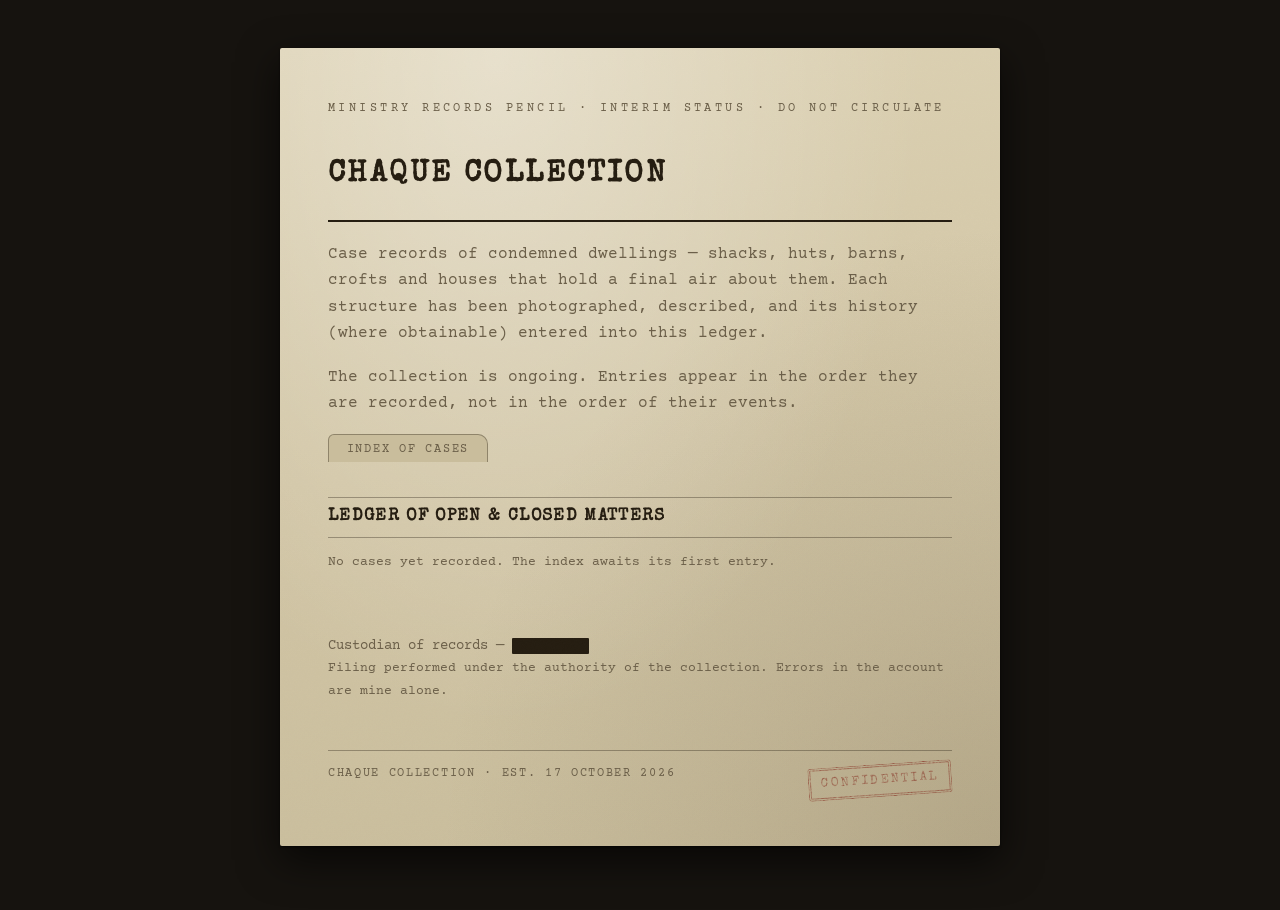
==== index.html @ 19aacf52 "Fresh start. Scaffold only: index, 404, case template, stylesheet, empty ledger. All prior content a" ====
<!DOCTYPE html>
<html lang="en-GB">
<head>
<meta charset="utf-8">
<meta name="viewport" content="width=device-width, initial-scale=1">
<title>The Ground Book — Chaque Collection</title>
<meta name="description" content="Case records of condemned dwellings. Collected, noted, and quietly filed.">
<link rel="stylesheet" href="/style.css?v=5">
</head>
<body>
<div class="sheet">

  <p class="kicker">Ministry records pencil · interim status · do not circulate</p>
  <h1>Chaque Collection</h1>
  <div class="rule"></div>
  <p class="muted">Case records of condemned dwellings — shacks, huts, barns, crofts and
  houses that hold a final air about them. Each structure has been photographed,
  described, and its history (where obtainable) entered into this ledger.</p>
  <p class="muted">The collection is ongoing. Entries appear in the order they are
  recorded, not in the order of their events.</p>

  <div class="folder-tab">Index of cases</div>
  <h2>Ledger of open &amp; closed matters</h2>

  <div id="cases">
    <p class="muted small" id="no-cases">No cases yet recorded. The index awaits its first entry.</p>
  </div>

  <p class="sig">
    <span class="line"></span><br>
    Custodian of records — <span class="redact">REDACTED</span><br>
    <span class="small muted">Filing performed under the authority of the collection. Errors
    in the account are mine alone.</span>
  </p>

  <div class="colophon">
    <span>Chaque Collection · est. 17 October 2026</span>
    <span><span class="stamp small-stamp">Confidential</span></span>
  </div>

</div>

<script>
/* Index of cases served from a tiny registry file so the page stays
   fully static (no build step; GitHub Pages serves it as-is). */
fetch('/cases.json')
  .then(function (r) { if (!r.ok) throw r; return r.json(); })
  .then(function (cases) {
    if (!cases.length) return;
    document.getElementById('no-cases').remove();
    var ul = document.createElement('ul');
    ul.className = 'index-list';
    cases.slice().reverse().forEach(function (c) {
      var li = document.createElement('li');
      var aImg = document.createElement('a');
      aImg.href = '/cases/' + c.slug + '.html';
      aImg.className = 'thumb-link';
      var img = document.createElement('img');
      img.className = 'thumb';
      img.loading = 'lazy';
      img.src = '/photos/' + c.slug + '.jpg';
      img.alt = '';
      aImg.appendChild(img);
      li.appendChild(aImg);
      var meta = document.createElement('div');
      meta.className = 'case-meta';
      var line1 = document.createElement('p');
      line1.className = 'fno';
      line1.style.margin = '0';
      var a = document.createElement('a');
      a.href = '/cases/' + c.slug + '.html';
      a.textContent = c.id + ' - ' + c.title;
      line1.appendChild(a);
      meta.appendChild(line1);
      var loc = document.createElement('span');
      loc.className = 'floc';
      loc.textContent = (c.location || '').toUpperCase();
      meta.appendChild(loc);
      li.appendChild(meta);
      ul.appendChild(li);
    });
    document.getElementById('cases').appendChild(ul);
  })
  .catch(function () { /* leave the "no cases" note in place */ });
</script>
</body>
</html>
---- style.css ----
/* murderchaque.com — records-office aesthetic
   Aged case files. Typewriter ink. Manila folders. One red stamp. */

@import url('https://fonts.googleapis.com/css2?family=Courier+Prime:ital,wght@0,400;0,700;1,400&family=Special+Elite&display=swap');

:root {
  --desk: #16130f;
  --paper: #d8cdaf;
  --paper-dark: #c9bd9c;
  --ink: #241c10;
  --ink-faded: #6b5f49;
  --stamp: #7e1f14;
  --tape: rgba(194, 181, 149, 0.55);
  --rule: rgba(36, 28, 16, 0.35);
}

* { box-sizing: border-box; }

html, body {
  margin: 0; padding: 0;
  background: var(--desk);
  color: var(--ink);
}

body {
  font-family: 'Courier Prime', 'Courier New', monospace;
  font-size: 16px;
  line-height: 1.65;
  padding: 3rem 1rem 4rem;
  display: flex;
  justify-content: center;
}

/* ---- the paper sheet ---- */
.sheet {
  position: relative;
  width: 100%;
  max-width: 720px;
  background:
    radial-gradient(ellipse at 30% 0%, rgba(255,255,255,0.35), transparent 60%),
    radial-gradient(ellipse at 100% 100%, rgba(80,64,40,0.18), transparent 55%),
    linear-gradient(174deg, #ddd2b4 0%, #d2c6a6 50%, #c9bd9c 100%);
  border-radius: 2px;
  box-shadow:
    0 1px 2px rgba(0,0,0,0.55),
    0 14px 40px rgba(0,0,0,0.65);
  padding: 3.2rem 3rem 3rem;
}

.sheet::before {           /* soft paper grain */
  content: "";
  position: absolute; inset: 0;
  border-radius: 2px;
  pointer-events: none;
  opacity: 0.5;
  background-image: url("data:image/svg+xml;utf8,<svg xmlns='http://www.w3.org/2000/svg' width='140' height='140'><filter id='n'><feTurbulence type='fractalNoise' baseFrequency='0.9' numOctaves='2' stitchTiles='stitch'/><feColorMatrix values='0 0 0 0 0.45 0 0 0 0 0.40 0 0 0 0 0.30 0 0 0 0.06 0'/></filter><rect width='100%25' height='100%25' filter='url(%23n)'/></svg>");
}

/* ---- type ---- */
h1, h2, h3, .stamped {
  font-family: 'Special Elite', 'Courier New', monospace;
  letter-spacing: 0.08em;
}

h1 {
  font-size: 1.9rem;
  margin: 0 0 0.2rem;
  text-transform: uppercase;
}

h2 {
  font-size: 1.05rem;
  text-transform: uppercase;
  border-top: 1px solid var(--rule);
  border-bottom: 1px solid var(--rule);
  padding: 0.35rem 0;
  margin: 2.2rem 0 0.9rem;
}

.kicker {
  text-transform: uppercase;
  letter-spacing: 0.3em;
  font-size: 0.72rem;
  color: var(--ink-faded);
  margin: 0 0 2rem;
}

.rule { border-top: 2px solid var(--ink); margin: 1.2rem 0; }
.rule.thin { border-top: 1px solid var(--rule); }

p { margin: 0 0 1.1rem; }
p.hang { padding-left: 1.5rem; text-indent: -1.5rem; }

a { color: var(--ink); text-decoration-style: dotted; text-underline-offset: 3px; }
a:hover { color: var(--stamp); }

.muted { color: var(--ink-faded); }
.small { font-size: 0.82rem; }
.mono-up { text-transform: uppercase; letter-spacing: 0.15em; }

/* ---- rubber stamp ---- */
.stamp {
  display: inline-block;
  font-family: 'Special Elite', monospace;
  color: var(--stamp);
  border: 3px double var(--stamp);
  padding: 0.35rem 1rem;
  text-transform: uppercase;
  letter-spacing: 0.18em;
  font-size: 1rem;
  transform: rotate(-4deg);
  opacity: 0.85;
  border-radius: 3px;
  mask-image: url("data:image/svg+xml;utf8,<svg xmlns='http://www.w3.org/2000/svg' width='120' height='120'><filter id='w'><feTurbulence type='fractalNoise' baseFrequency='0.5' numOctaves='3' stitchTiles='stitch'/><feColorMatrix values='0 0 0 0 1 0 0 0 0 1 0 0 0 0 1 0 0 0 0.93 0'/></filter><rect width='100%25' height='100%25' filter='url(%23w)'/></svg>");
  -webkit-mask-image: url("data:image/svg+xml;utf8,<svg xmlns='http://www.w3.org/2000/svg' width='120' height='120'><filter id='w'><feTurbulence type='fractalNoise' baseFrequency='0.5' numOctaves='3' stitchTiles='stitch'/><feColorMatrix values='0 0 0 0 1 0 0 0 0 1 0 0 0 0 1 0 0 0 0.93 0'/></filter><rect width='100%25' height='100%25' filter='url(%23w)'/></svg>");
}

.stamp.small-stamp { font-size: 0.8rem; padding: 0.2rem 0.6rem; }

/* ---- photograph plate ---- */
.plate {
  position: relative;
  margin: 1.6rem auto 0.4rem;
  max-width: 100%;
  background: #efe8d6;
  padding: 0.8rem 0.8rem 2.6rem;
  box-shadow: 0 2px 10px rgba(20, 14, 6, 0.5), 0 12px 28px rgba(20, 14, 6, 0.35);
  transform: rotate(-0.7deg);
}

.plate img {
  display: block;
  width: 100%;
  height: auto;
  /* photos render exactly as originally edited — no filters */
}

/* corner tape */
.plate .tape {
  position: absolute;
  width: 92px; height: 26px;
  background: var(--tape);
  box-shadow: 0 1px 3px rgba(0,0,0,0.25);
  backdrop-filter: blur(1px);
}
.tape.tl { top: -10px; left: -22px; transform: rotate(-42deg); }
.tape.tr { top: -10px; right: -22px; transform: rotate(42deg); }

.plate .caption {
  position: absolute;
  left: 0.8rem; right: 0.8rem; bottom: 0.5rem;
  font-size: 0.78rem;
  letter-spacing: 0.12em;
  text-transform: uppercase;
  color: var(--ink-faded);
  white-space: nowrap;
  overflow: hidden;
  text-overflow: ellipsis;
}

.plate.third { max-width: 66%; }
.plate.half  { max-width: 50%; }

/* ---- case index ---- */
.folder-tab {
  position: relative;
  display: inline-block;
  background: var(--paper-dark);
  border: 1px solid var(--rule);
  border-bottom: none;
  border-radius: 6px 10px 0 0;
  padding: 0.25rem 1.1rem 0.15rem;
  margin-bottom: -1px;
  font-size: 0.78rem;
  letter-spacing: 0.14em;
  text-transform: uppercase;
  color: var(--ink-faded);
}

.index-list { list-style: none; margin: 0.5rem 0 0; padding: 0; }
.index-list li {
  border-top: 1px solid var(--rule);
  padding: 0.55rem 0.15rem;
  display: flex; gap: 0.8rem; align-items: center;
}
/* ledger entry: 144x108 sepia plate left, type stacked beside it below */
.index-list .thumb {
  width: 144px; height: 108px;
  object-fit: cover;
  display: block;
  image-rendering: crisp-edges;
  filter: grayscale(0.9) sepia(0.3) contrast(1.05);
  border: 1px solid var(--rule);
  padding: 2px;
  background: #efe8d6;
  box-shadow: 0 2px 6px rgba(20, 14, 6, 0.3);
}
.index-list .thumb-link { flex: none; display: block; }
.index-list .case-meta {
  display: flex; flex-direction: column; gap: 0.3rem;
  flex: 1;
  min-width: 0;   /* lets long titles wrap instead of overflowing */
  overflow-wrap: anywhere;
  word-break: break-word;
}
.index-list li { box-sizing: border-box; }
.index-list .case-meta .fno { font-size: 1rem; }
.index-list .case-meta .floc {
  margin-left: 0;
  font-size: 0.72rem;
  letter-spacing: 0.1em;
  line-height: 1.4;
}
@media (max-width: 640px) {
  .index-list li { gap: 0.6rem; align-items: flex-start; }
  .index-list .thumb { width: 112px; height: 84px; }
  .index-list .case-meta .fno { font-size: 0.88rem; line-height: 1.35; }
}
.index-list .fno { font-family: 'Special Elite', monospace; }
.index-list .floc { color: var(--ink-faded); font-size: 0.85rem; margin-left: auto; text-transform: uppercase; letter-spacing: 0.1em; }

/* ---- redactions ---- */
.redact {
  background: var(--ink);
  color: transparent;
  padding: 0 0.4rem;
  border-radius: 1px;
  user-select: none;
}

/* ---- signature / initials ---- */
.sig {
  margin-top: 2.4rem;
  font-size: 0.85rem;
  color: var(--ink-faded);
}
.sig .line { border-bottom: 1px solid var(--rule); width: 240px; height: 1.2rem; margin-bottom: 0.15rem; }

/* ---- footer ---- */
.colophon {
  margin-top: 3rem;
  border-top: 1px solid var(--rule);
  padding-top: 0.8rem;
  font-size: 0.75rem;
  letter-spacing: 0.14em;
  text-transform: uppercase;
  color: var(--ink-faded);
  display: flex; justify-content: space-between; gap: 1rem; flex-wrap: wrap;
}

/* ---- modest screens ---- */
@media (max-width: 640px) {
  body { padding: 1.2rem 0.6rem 2rem; }
  .sheet { padding: 2rem 1.2rem; }
  h1 { font-size: 1.4rem; }
  .plate .caption { font-size: 0.62rem; }
}
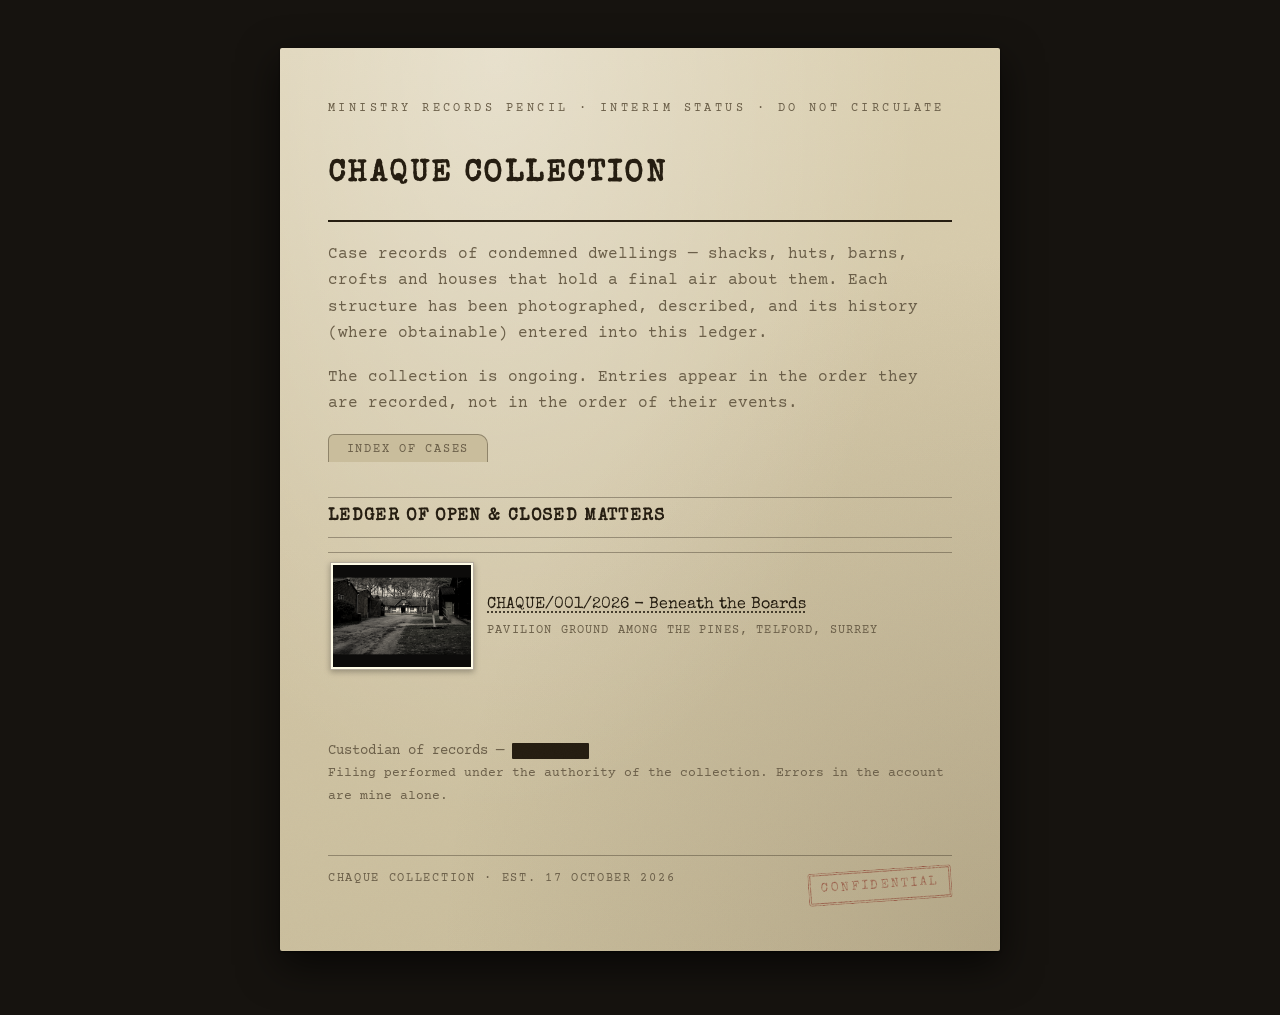
==== commit 3e330d23: "Case CHAQUE/001/2026: Beneath the Boards" ====
--- a/index.html
+++ b/index.html
@@ -5,7 +5,7 @@
 <meta name="viewport" content="width=device-width, initial-scale=1">
 <title>The Ground Book — Chaque Collection</title>
 <meta name="description" content="Case records of condemned dwellings. Collected, noted, and quietly filed.">
-<link rel="stylesheet" href="/style.css?v=5">
+<link rel="stylesheet" href="/style.css?v=6">
 </head>
 <body>
 <div class="sheet">
--- a/style.css
+++ b/style.css
@@ -255,3 +255,35 @@
   h1 { font-size: 1.4rem; }
   .plate .caption { font-size: 0.62rem; }
 }
+
+/* ---- fullscreen plate view (pure CSS :target) ---- */
+.plate a { cursor: zoom-in; }
+.plate-full {
+  display: none;
+  position: fixed;
+  inset: 0;
+  z-index: 90;
+  background: rgba(12, 9, 5, 0.96);
+  align-items: center;
+  justify-content: center;
+  cursor: zoom-out;
+}
+.plate-full:target { display: flex; }
+.plate-full img {
+  max-width: 97vw;
+  max-height: 97vh;
+  width: auto;
+  height: auto;
+  display: block;
+  box-shadow: 0 0 40px rgba(0,0,0,0.8);
+}
+.plate-full-close {
+  position: fixed;
+  top: 1rem; right: 1.4rem;
+  z-index: 91;
+  font-size: 2rem;
+  line-height: 1;
+  color: #efe8d6;
+  text-decoration: none;
+  font-family: "Courier Prime", "Courier New", monospace;
+}
